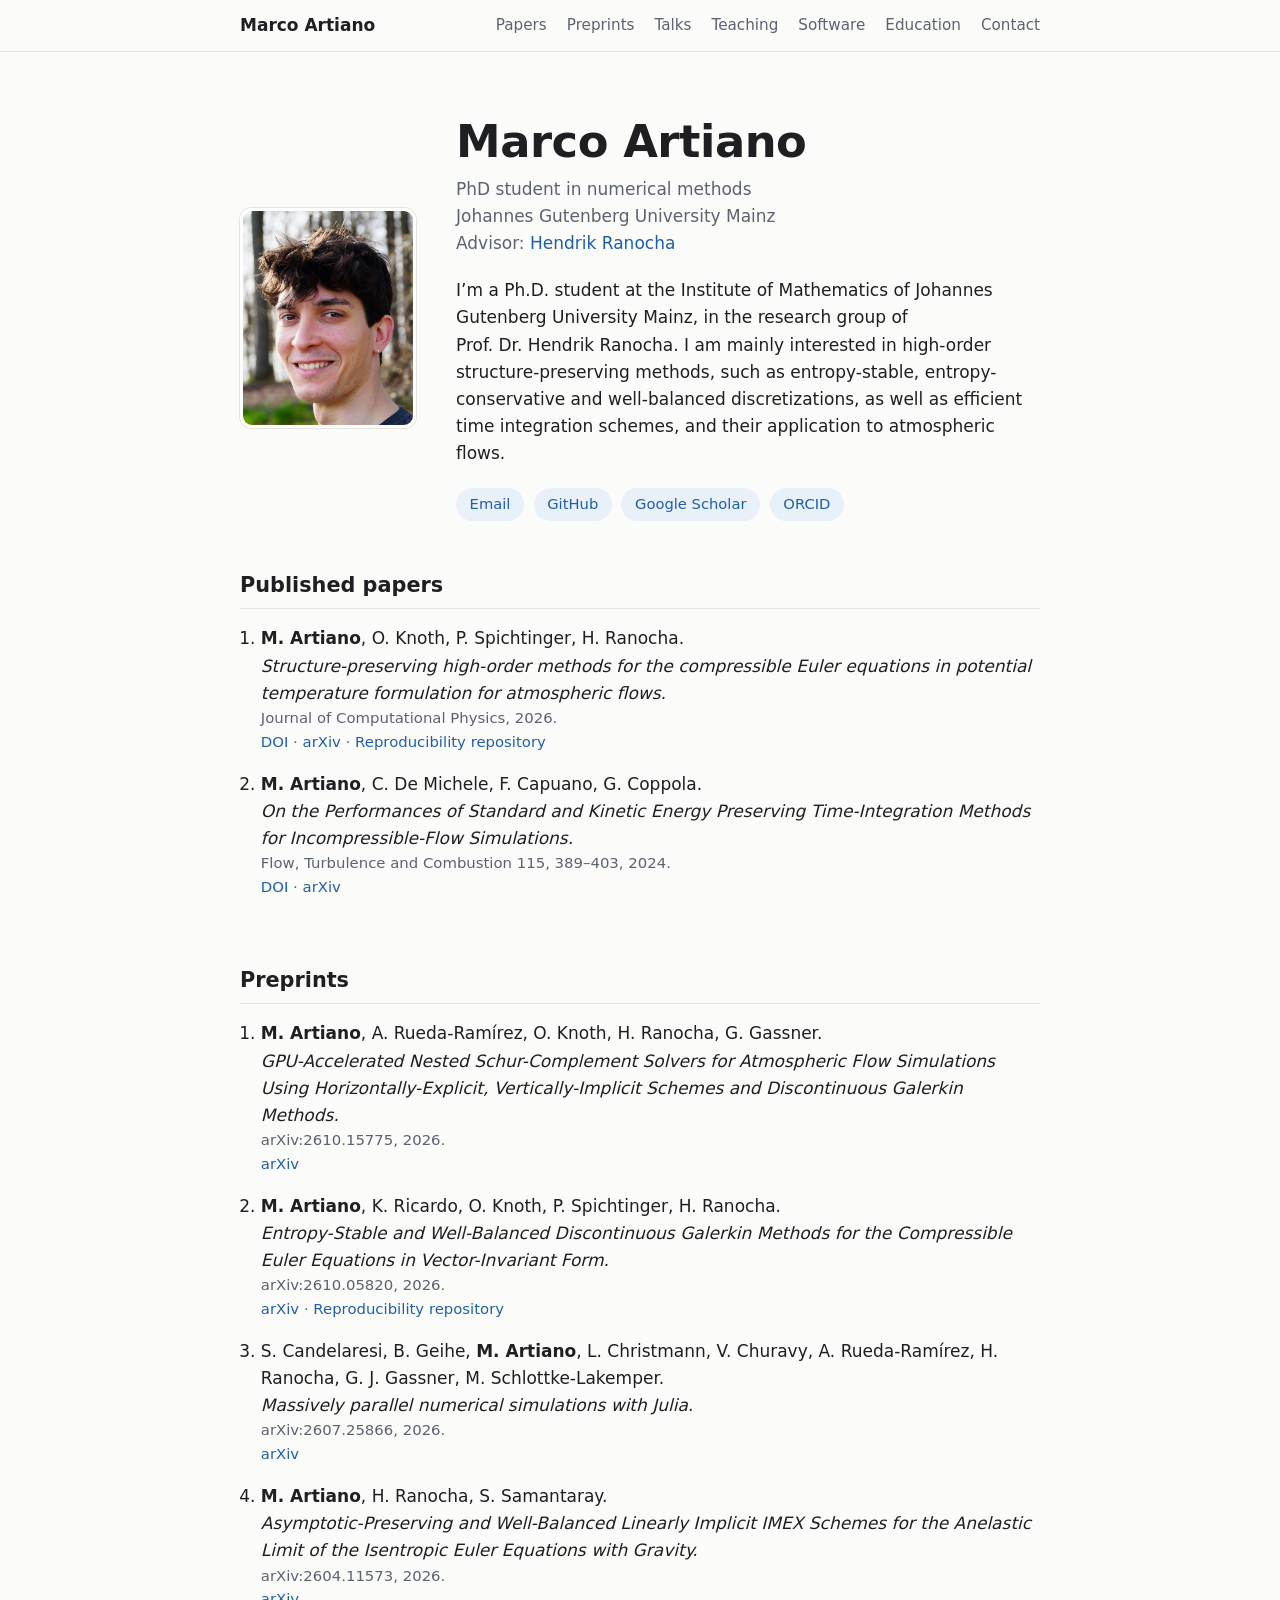
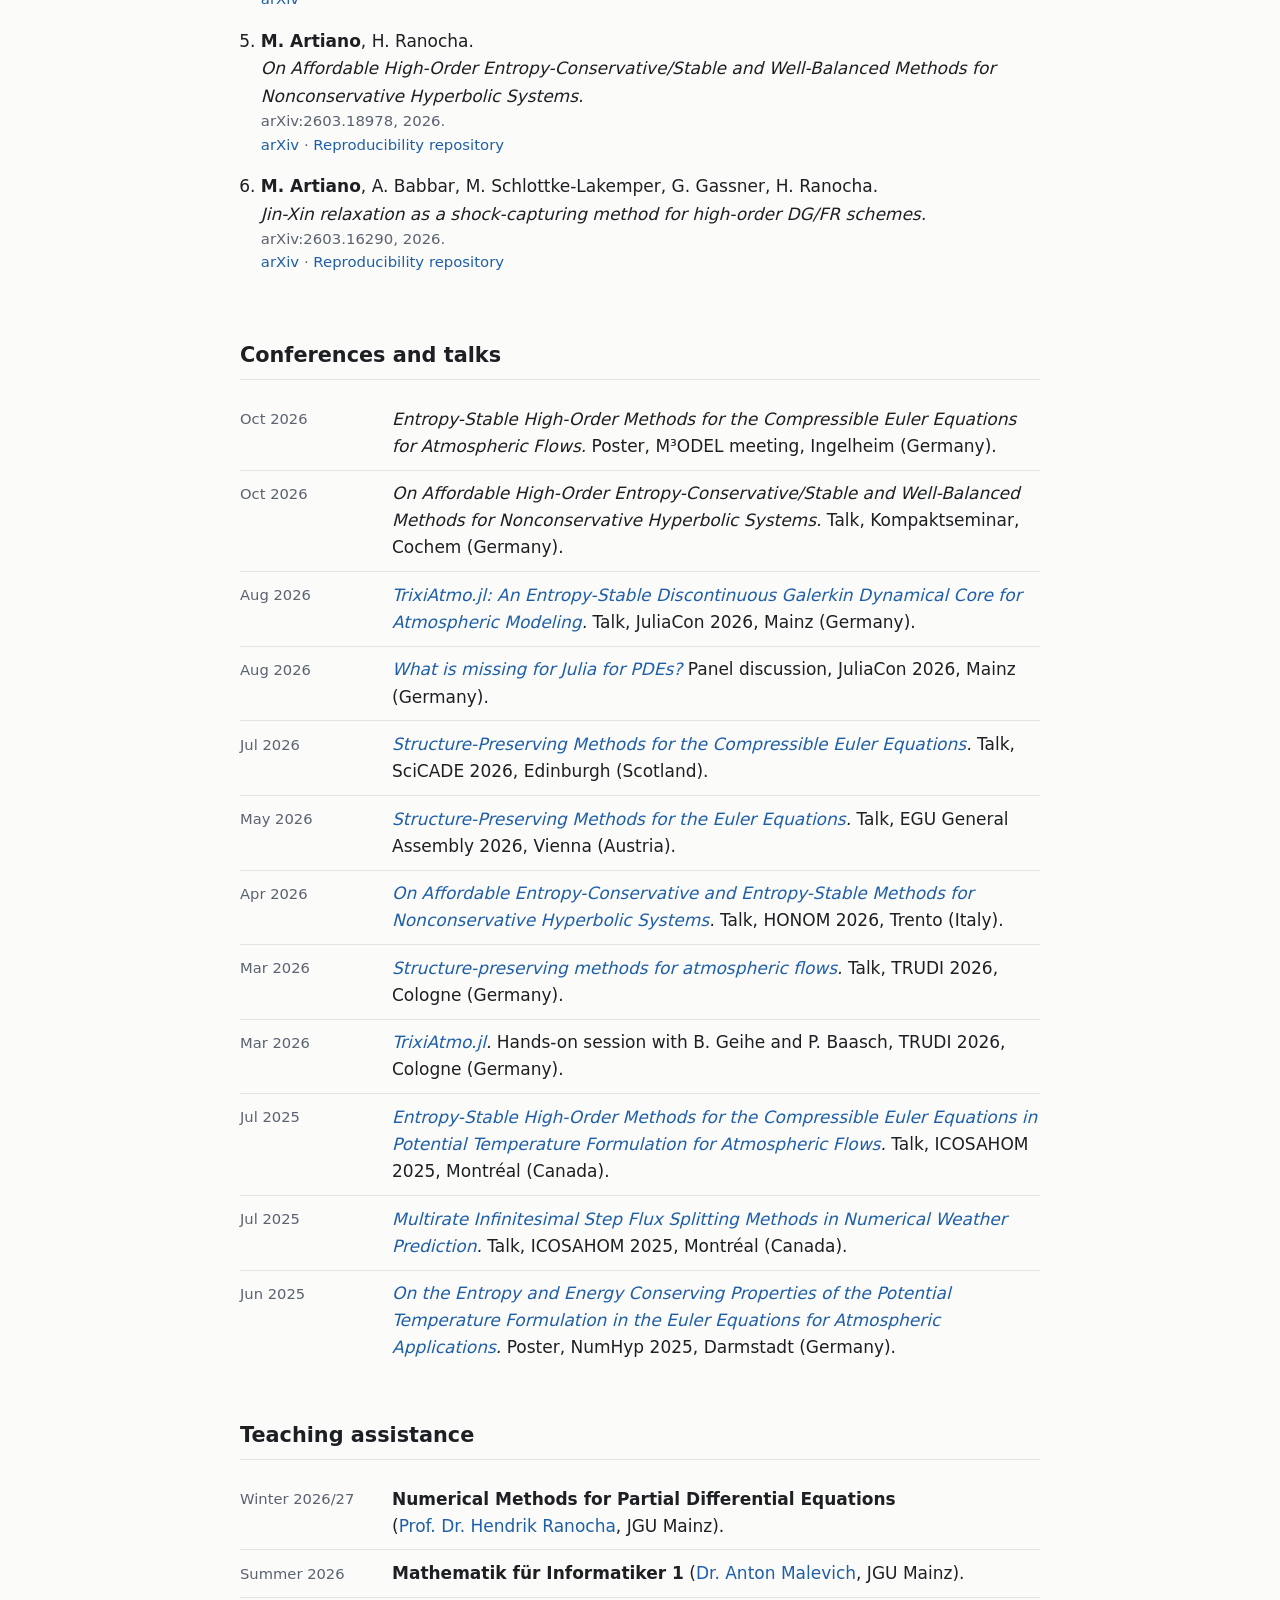
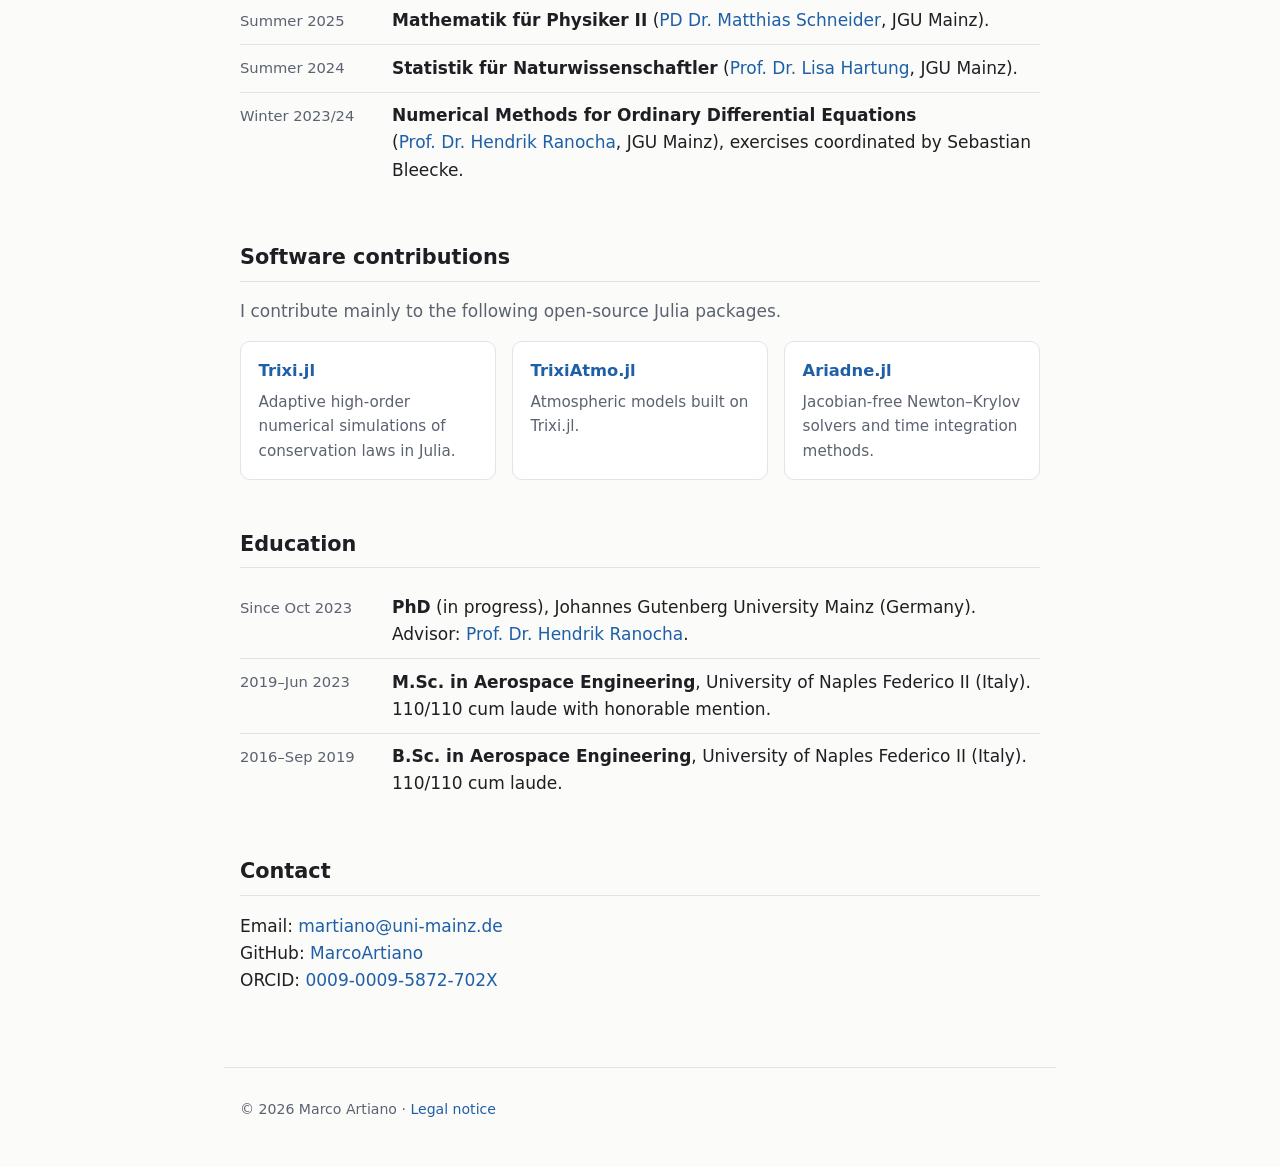
==== index.html @ 7073f120 "first commit" ====
<!doctype html>
<html lang="en">
<head>
  <meta charset="utf-8">
  <meta name="viewport" content="width=device-width, initial-scale=1">
  <title>Marco Artiano</title>
  <meta name="description" content="Marco Artiano: structure-preserving high-order methods for atmospheric flows.">
  <link rel="stylesheet" href="style.css">
</head>
<body>
  <header class="site-header">
    <nav class="wrap nav">
      <a class="brand" href="#top">Marco Artiano</a>
      <ul>
        <li><a href="#publications">Papers</a></li>
        <li><a href="#preprints">Preprints</a></li>
        <li><a href="#talks">Talks</a></li>
        <li><a href="#teaching">Teaching</a></li>
        <li><a href="#software">Software</a></li>
        <li><a href="#education">Education</a></li>
        <li><a href="#contact">Contact</a></li>
      </ul>
    </nav>
  </header>

  <main id="top" class="wrap">
    <section class="hero">
      <img class="portrait" src="images/marco.jpg" alt="Portrait of Marco Artiano" width="600" height="750">
      <div>
      <h1>Marco Artiano</h1>
      <p class="role">PhD student in numerical methods<br>
        Johannes Gutenberg University Mainz<br>
        Advisor: <a href="https://ranocha.de/home">Hendrik Ranocha</a></p>
      <p class="lead">
        I&rsquo;m a Ph.D. student at the Institute of Mathematics of Johannes
        Gutenberg University Mainz, in the research group of
        Prof.&nbsp;Dr.&nbsp;Hendrik&nbsp;Ranocha. I am mainly interested in high-order
        structure-preserving methods, such as entropy-stable,
        entropy-conservative and well-balanced discretizations, as well as
        efficient time integration schemes, and their application to
        atmospheric flows.
      </p>
      <p class="links">
        <a href="mailto:martiano@uni-mainz.de">Email</a>
        <a href="https://github.com/MarcoArtiano">GitHub</a>
        <a href="https://scholar.google.com/citations?user=cwIfgkIAAAAJ">Google Scholar</a>
        <a href="https://orcid.org/0009-0009-5872-702X">ORCID</a>
      </p>
      </div>
    </section>

    <section id="publications">
      <h2>Published papers</h2>
      <ol class="pubs">
        <li>
          <span class="authors"><strong>M. Artiano</strong>, O. Knoth,
            P. Spichtinger, H. Ranocha.</span>
          <span class="title">Structure-preserving high-order methods for the
            compressible Euler equations in potential temperature formulation
            for atmospheric flows.</span>
          <span class="venue">Journal of Computational Physics, 2026.</span>
          <span class="extra"><a href="https://doi.org/10.1016/j.jcp.2026.115221">DOI</a>
            · <a href="https://arxiv.org/abs/2509.10311">arXiv</a>
            · <a href="https://doi.org/10.5281/zenodo.17106781">Reproducibility repository</a></span>
        </li>
        <li>
          <span class="authors"><strong>M. Artiano</strong>, C. De Michele,
            F. Capuano, G. Coppola.</span>
          <span class="title">On the Performances of Standard and Kinetic Energy Preserving Time-Integration Methods for Incompressible-Flow Simulations.</span>
          <span class="venue">Flow, Turbulence and Combustion 115, 389–403, 2024.</span>
          <span class="extra"><a href="https://doi.org/10.1007/s10494-024-00586-8">DOI</a>
            · <a href="https://arxiv.org/abs/2409.08851">arXiv</a></span>
        </li>
      </ol>
    </section>

    <section id="preprints">
      <h2>Preprints</h2>
      <ol class="pubs">
        <li>
          <span class="authors"><strong>M. Artiano</strong>, A. Rueda-Ramírez,
            O. Knoth, H. Ranocha, G. Gassner.</span>
          <span class="title">GPU-Accelerated Nested Schur-Complement Solvers for Atmospheric Flow Simulations Using Horizontally-Explicit, Vertically-Implicit Schemes and Discontinuous Galerkin Methods.</span>
          <span class="venue">arXiv:2610.15775, 2026.</span>
          <span class="extra"><a href="https://arxiv.org/abs/2610.15775">arXiv</a></span>
        </li>
        <li>
          <span class="authors"><strong>M. Artiano</strong>, K. Ricardo,
            O. Knoth, P. Spichtinger, H. Ranocha.</span>
          <span class="title">Entropy-Stable and Well-Balanced Discontinuous Galerkin Methods for the Compressible Euler Equations in Vector-Invariant Form.</span>
          <span class="venue">arXiv:2610.05820, 2026.</span>
          <span class="extra"><a href="https://arxiv.org/abs/2610.05820">arXiv</a>
            · <a href="https://doi.org/10.5281/zenodo.23144288">Reproducibility repository</a></span>
        </li>
        <li>
          <span class="authors">S. Candelaresi, B. Geihe, <strong>M. Artiano</strong>,
            L. Christmann, V. Churavy, A. Rueda-Ramírez, H. Ranocha,
            G. J. Gassner, M. Schlottke-Lakemper.</span>
          <span class="title">Massively parallel numerical simulations with
            Julia.</span>
          <span class="venue">arXiv:2607.25866, 2026.</span>
          <span class="extra"><a href="https://arxiv.org/abs/2607.25866">arXiv</a></span>
        </li>
        <li>
          <span class="authors"><strong>M. Artiano</strong>, H. Ranocha,
            S. Samantaray.</span>
          <span class="title">Asymptotic-Preserving and Well-Balanced Linearly Implicit IMEX Schemes for the Anelastic Limit of the Isentropic Euler Equations with Gravity.</span>
          <span class="venue">arXiv:2604.11573, 2026.</span>
          <span class="extra"><a href="https://arxiv.org/abs/2604.11573">arXiv</a></span>
        </li>
        <li>
          <span class="authors"><strong>M. Artiano</strong>, H. Ranocha.</span>
          <span class="title">On Affordable High-Order Entropy-Conservative/Stable and Well-Balanced Methods for Nonconservative Hyperbolic Systems.</span>
          <span class="venue">arXiv:2603.18978, 2026.</span>
          <span class="extra"><a href="https://arxiv.org/abs/2603.18978">arXiv</a>
            · <a href="https://doi.org/10.5281/zenodo.19112275">Reproducibility repository</a></span>
        </li>
        <li>
          <span class="authors"><strong>M. Artiano</strong>, A. Babbar,
            M. Schlottke-Lakemper, G. Gassner, H. Ranocha.</span>
          <span class="title">Jin-Xin relaxation as a shock-capturing method
            for high-order DG/FR schemes.</span>
          <span class="venue">arXiv:2603.16290, 2026.</span>
          <span class="extra"><a href="https://arxiv.org/abs/2603.16290">arXiv</a>
            · <a href="https://doi.org/10.5281/zenodo.18711723">Reproducibility repository</a></span>
        </li>
      </ol>
    </section>

    <section id="talks">
      <h2>Conferences and talks</h2>
      <ul class="entries">
        <li>
          <span class="when">Oct 2026</span>
          <span class="what"><em>Entropy-Stable High-Order Methods for the Compressible Euler Equations for Atmospheric Flows.</em> Poster, M³ODEL meeting,
            Ingelheim (Germany).</span>
        </li>
        <li>
          <span class="when">Oct 2026</span>
          <span class="what"><em>On Affordable High-Order Entropy-Conservative/Stable and Well-Balanced Methods for Nonconservative Hyperbolic Systems.</em>
            Talk, Kompaktseminar, Cochem (Germany).</span>
        </li>
        <li>
          <span class="when">Aug 2026</span>
          <span class="what"><em><a href="https://pretalx.com/juliacon-2026/talk/YQF7AE/">TrixiAtmo.jl: An Entropy-Stable Discontinuous Galerkin Dynamical Core for Atmospheric Modeling</a>.</em> Talk, JuliaCon 2026, Mainz (Germany).</span>
        </li>
        <li>
          <span class="when">Aug 2026</span>
          <span class="what"><em><a href="https://pretalx.com/juliacon-2026/talk/S9PVRR/">What is missing
            for Julia for PDEs?</a></em> Panel discussion, JuliaCon 2026,
            Mainz (Germany).</span>
        </li>
        <li>
          <span class="when">Jul 2026</span>
          <span class="what"><em><a href="https://easychair.org/smart-program/SciCADE2026/2026-07-03.html#talk:314931">Structure-Preserving Methods for the Compressible Euler Equations</a>.</em> Talk,
            SciCADE 2026, Edinburgh (Scotland).</span>
        </li>
        <li>
          <span class="when">May 2026</span>
          <span class="what"><em><a href="https://meetingorganizer.copernicus.org/EGU26/EGU26-18731.html">Structure-Preserving Methods for the Euler Equations</a>.</em> Talk, EGU General Assembly
            2026, Vienna (Austria).</span>
        </li>
        <li>
          <span class="when">Apr 2026</span>
          <span class="what"><em><a href="https://eventi.unitn.it/sites/eventi/files/2026-03/Book%20of%20Abstracts%20-%20HONOM26.pdf#page=29">On Affordable Entropy-Conservative and Entropy-Stable Methods for Nonconservative Hyperbolic Systems</a>.</em>
            Talk, HONOM 2026, Trento (Italy).</span>
        </li>
        <li>
          <span class="when">Mar 2026</span>
          <span class="what"><em><a href="https://trixi-framework.github.io/trudi-2026/program.html#tue-contributed">Structure-preserving methods for
            atmospheric flows</a>.</em> Talk, TRUDI 2026, Cologne (Germany).</span>
        </li>
        <li>
          <span class="when">Mar 2026</span>
          <span class="what"><em><a href="https://trixi-framework.github.io/trudi-2026/program.html#tue-handson">TrixiAtmo.jl</a>.</em> Hands-on
            session with B. Geihe and P. Baasch, TRUDI 2026, Cologne (Germany).</span>
        </li>
        <li>
          <span class="when">Jul 2025</span>
          <span class="what"><em><a href="https://icosahom2025.pages.dev/schedule-detailed.html">Entropy-Stable High-Order Methods for the Compressible Euler Equations in Potential Temperature Formulation for Atmospheric Flows</a>.</em> Talk, ICOSAHOM 2025, Montréal (Canada).</span>
        </li>
        <li>
          <span class="when">Jul 2025</span>
          <span class="what"><em><a href="https://icosahom2025.pages.dev/schedule-detailed.html">Multirate Infinitesimal Step Flux Splitting Methods in Numerical Weather Prediction</a>.</em> Talk, ICOSAHOM 2025,
            Montréal (Canada).</span>
        </li>
        <li>
          <span class="when">Jun 2025</span>
          <span class="what"><em><a href="https://numhyp25.sciencesconf.org/data/pages/poster_0.pdf">On the Entropy and Energy Conserving Properties of the Potential Temperature Formulation in the Euler Equations for Atmospheric Applications</a>.</em> Poster,
            NumHyp 2025, Darmstadt (Germany).</span>
        </li>
      </ul>
    </section>

    <section id="teaching">
      <h2>Teaching assistance</h2>
      <ul class="entries">
        <li>
          <span class="when">Winter 2026/27</span>
          <span class="what"><strong>Numerical Methods for Partial Differential
            Equations</strong> (<a href="https://ranocha.de/home">Prof.&nbsp;Dr.&nbsp;Hendrik&nbsp;Ranocha</a>, JGU Mainz).</span>
        </li>
        <li>
          <span class="when">Summer 2026</span>
          <span class="what"><strong>Mathematik für Informatiker 1</strong>
            (<a href="https://www.staff.uni-mainz.de/amalevic/">Dr.&nbsp;Anton&nbsp;Malevich</a>, JGU Mainz).</span>
        </li>
        <li>
          <span class="when">Summer 2025</span>
          <span class="what"><strong>Mathematik für Physiker II</strong>
            (<a href="https://www.analysis.mathematik.uni-mainz.de/matthias-schneider/">PD&nbsp;Dr.&nbsp;Matthias&nbsp;Schneider</a>, JGU Mainz).</span>
        </li>
        <li>
          <span class="when">Summer 2024</span>
          <span class="what"><strong>Statistik für Naturwissenschaftler</strong>
            (<a href="https://sites.google.com/view/lisahartung">Prof.&nbsp;Dr.&nbsp;Lisa&nbsp;Hartung</a>, JGU Mainz).</span>
        </li>
        <li>
          <span class="when">Winter 2023/24</span>
          <span class="what"><strong>Numerical Methods for Ordinary Differential
            Equations</strong> (<a href="https://ranocha.de/home">Prof.&nbsp;Dr.&nbsp;Hendrik&nbsp;Ranocha</a>, JGU Mainz),
            exercises coordinated by Sebastian Bleecke.</span>
        </li>
      </ul>
    </section>

    <section id="software">
      <h2>Software contributions</h2>
      <p class="section-intro">I contribute mainly to the following open-source Julia packages.</p>
      <ul class="cards">
        <li>
          <h3><a href="https://github.com/trixi-framework/Trixi.jl">Trixi.jl</a></h3>
          <p>Adaptive high-order numerical simulations of conservation laws
            in Julia.</p>
        </li>
        <li>
          <h3><a href="https://github.com/trixi-framework/TrixiAtmo.jl">TrixiAtmo.jl</a></h3>
          <p>Atmospheric models built on Trixi.jl.</p>
        </li>
        <li>
          <h3><a href="https://github.com/NumericalMathematics/Ariadne.jl">Ariadne.jl</a></h3>
          <p>Jacobian-free Newton–Krylov solvers and time integration
            methods.</p>
        </li>
      </ul>
    </section>

    <section id="education">
      <h2>Education</h2>
      <ul class="entries">
        <li>
          <span class="when">Since Oct 2023</span>
          <span class="what"><strong>PhD</strong> (in progress),
            Johannes Gutenberg University Mainz (Germany).
            Advisor: <a href="https://ranocha.de/home">Prof.&nbsp;Dr.&nbsp;Hendrik&nbsp;Ranocha</a>.</span>
        </li>
        <li>
          <span class="when">2019–Jun 2023</span>
          <span class="what"><strong>M.Sc. in Aerospace Engineering</strong>,
            University of Naples Federico II (Italy).
            110/110 cum laude with honorable mention.</span>
        </li>
        <li>
          <span class="when">2016–Sep 2019</span>
          <span class="what"><strong>B.Sc. in Aerospace Engineering</strong>,
            University of Naples Federico II (Italy).
            110/110 cum laude.</span>
        </li>
      </ul>
    </section>

    <section id="contact">
      <h2>Contact</h2>
      <p>Email: <a href="mailto:martiano@uni-mainz.de">martiano@uni-mainz.de</a><br>
        GitHub: <a href="https://github.com/MarcoArtiano">MarcoArtiano</a><br>
        ORCID: <a href="https://orcid.org/0009-0009-5872-702X">0009-0009-5872-702X</a></p>
    </section>
  </main>

  <footer class="wrap footer">
    <p>&copy; 2026 Marco Artiano &middot; <a href="legal.html">Legal notice</a></p>
  </footer>
</body>
</html>
---- style.css ----
:root {
  --bg: #fbfbf9;
  --surface: #ffffff;
  --text: #1d1f23;
  --muted: #5b6270;
  --border: #e3e4e0;
  --accent: #1f5fa8;
  --accent-soft: #e8f0fa;
  --max: 52rem;
}

@media (prefers-color-scheme: dark) {
  :root {
    --bg: #131518;
    --surface: #1b1e22;
    --text: #e6e7e9;
    --muted: #9aa1ad;
    --border: #2c3036;
    --accent: #7fb0ec;
    --accent-soft: #1d2a3a;
  }
}

* { box-sizing: border-box; }

html { scroll-behavior: smooth; }

body {
  margin: 0;
  background: var(--bg);
  color: var(--text);
  font: 17px/1.6 system-ui, -apple-system, "Segoe UI", Roboto, sans-serif;
}

a { color: var(--accent); text-decoration: none; }
a:hover { text-decoration: underline; }

.wrap {
  max-width: var(--max);
  margin: 0 auto;
  padding: 0 1rem;
}

.site-header {
  position: sticky;
  top: 0;
  background: color-mix(in srgb, var(--bg) 90%, transparent);
  backdrop-filter: blur(6px);
  border-bottom: 1px solid var(--border);
  z-index: 1;
}

.nav {
  display: flex;
  flex-wrap: wrap;
  align-items: center;
  justify-content: space-between;
  gap: 0.5rem 1.5rem;
  padding-top: 0.75rem;
  padding-bottom: 0.75rem;
}

.brand { font-weight: 600; color: var(--text); }

.nav ul {
  display: flex;
  flex-wrap: wrap;
  gap: 1.25rem;
  margin: 0;
  padding: 0;
  list-style: none;
  font-size: 0.95rem;
}

.nav ul a { color: var(--muted); }
.nav ul a:hover { color: var(--accent); text-decoration: none; }

section { padding: 2.5rem 0 0.5rem; scroll-margin-top: 3.5rem; }

.hero {
  padding-top: 4rem;
  display: flex;
  align-items: center;
  gap: 2.5rem;
}

.portrait {
  flex: none;
  width: 11rem;
  height: 13.75rem;
  border-radius: 12px;
  object-fit: cover;
  border: 3px solid var(--surface);
  box-shadow: 0 0 0 1px var(--border);
}

@media (max-width: 40rem) {
  .hero {
    flex-direction: column;
    align-items: flex-start;
    gap: 1.5rem;
    padding-top: 2.5rem;
  }
  .portrait { width: 8rem; height: 10rem; }
}

h1 {
  font-size: clamp(2rem, 6vw, 2.8rem);
  line-height: 1.15;
  margin: 0 0 0.5rem;
  letter-spacing: -0.01em;
}

h2 {
  font-size: 1.3rem;
  margin: 0 0 1rem;
  padding-bottom: 0.4rem;
  border-bottom: 1px solid var(--border);
}

h3 { font-size: 1.02rem; margin: 0 0 0.35rem; }

.role { color: var(--muted); margin: 0 0 1.25rem; }

.lead { margin: 0 0 1.25rem; }

.links { display: flex; flex-wrap: wrap; gap: 0.6rem; margin: 0; }

.links a {
  padding: 0.3rem 0.85rem;
  border-radius: 999px;
  background: var(--accent-soft);
  font-size: 0.92rem;
}

.section-intro { margin: 0 0 1rem; color: var(--muted); }

.cards {
  display: grid;
  grid-template-columns: repeat(auto-fit, minmax(15rem, 1fr));
  gap: 1rem;
  margin: 0;
  padding: 0;
  list-style: none;
}

.cards li {
  background: var(--surface);
  border: 1px solid var(--border);
  border-radius: 10px;
  padding: 1rem 1.1rem;
}

.cards p { margin: 0; color: var(--muted); font-size: 0.95rem; }

.pubs { margin: 0; padding-left: 1.3rem; }

.pubs li { margin-bottom: 1rem; }

.pubs span { display: block; }

.pubs .title { font-style: italic; }

.pubs .venue, .pubs .extra { color: var(--muted); font-size: 0.93rem; }

.entries { margin: 0; padding: 0; list-style: none; }

.entries li {
  display: grid;
  grid-template-columns: 8.5rem 1fr;
  gap: 1rem;
  padding: 0.6rem 0;
  border-bottom: 1px solid var(--border);
}

.entries li:last-child { border-bottom: none; }

.entries .when { color: var(--muted); font-size: 0.92rem; padding-top: 0.1rem; }

@media (max-width: 40rem) {
  .entries li { grid-template-columns: 1fr; gap: 0.15rem; }
}

.footer {
  margin-top: 3rem;
  padding-top: 1rem;
  padding-bottom: 2rem;
  border-top: 1px solid var(--border);
  color: var(--muted);
  font-size: 0.88rem;
}
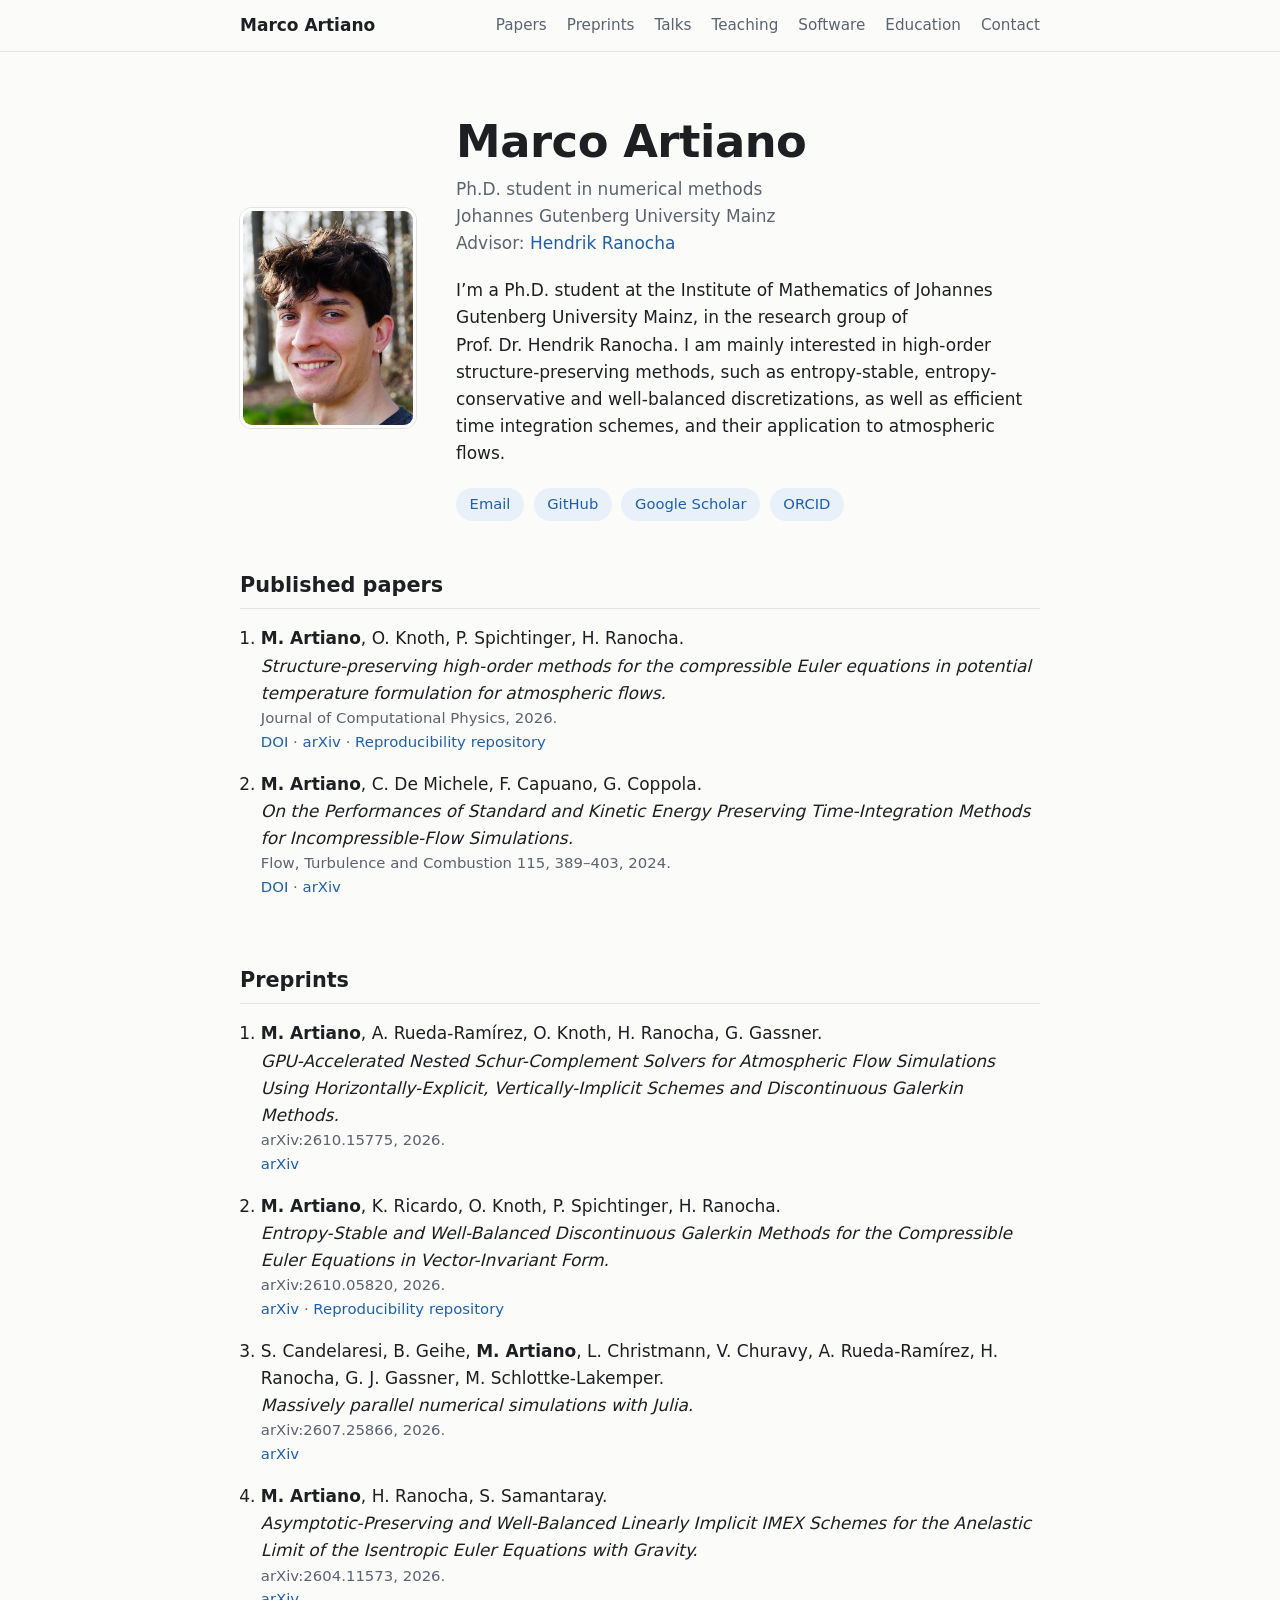
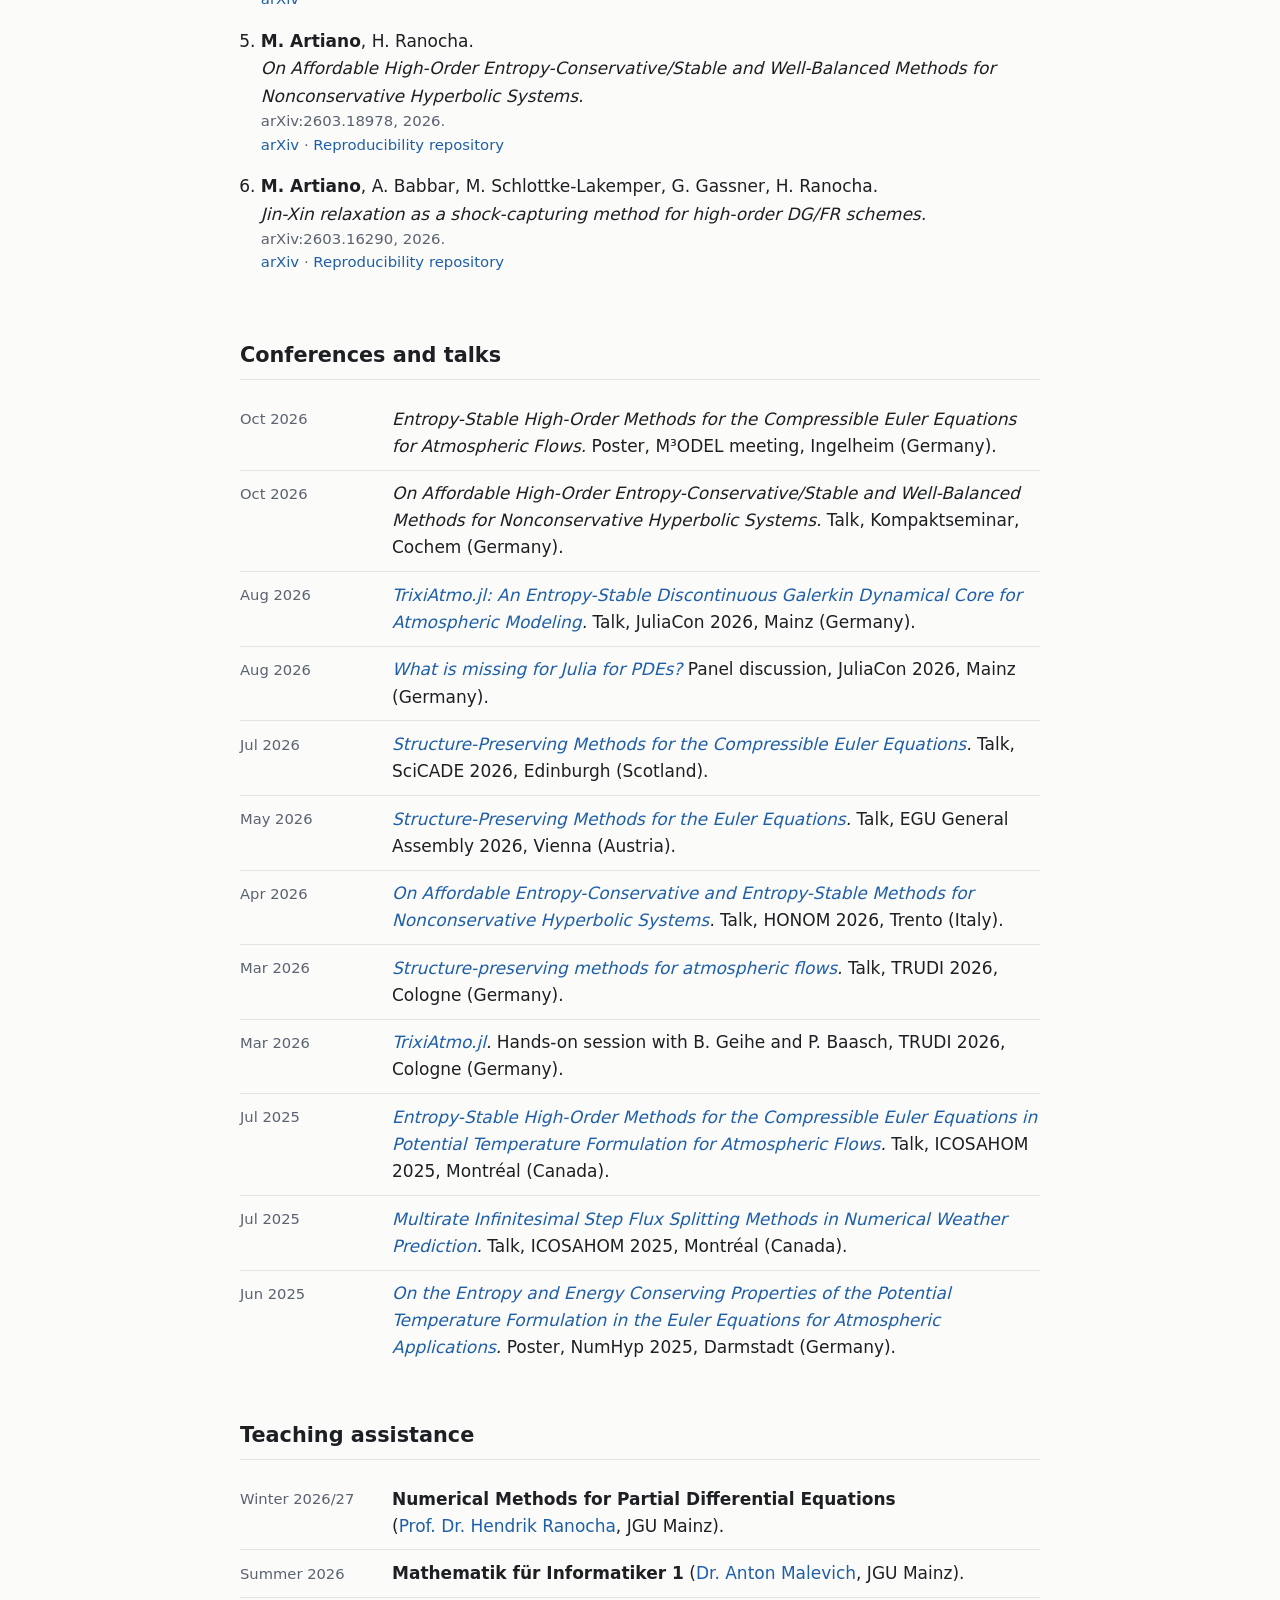
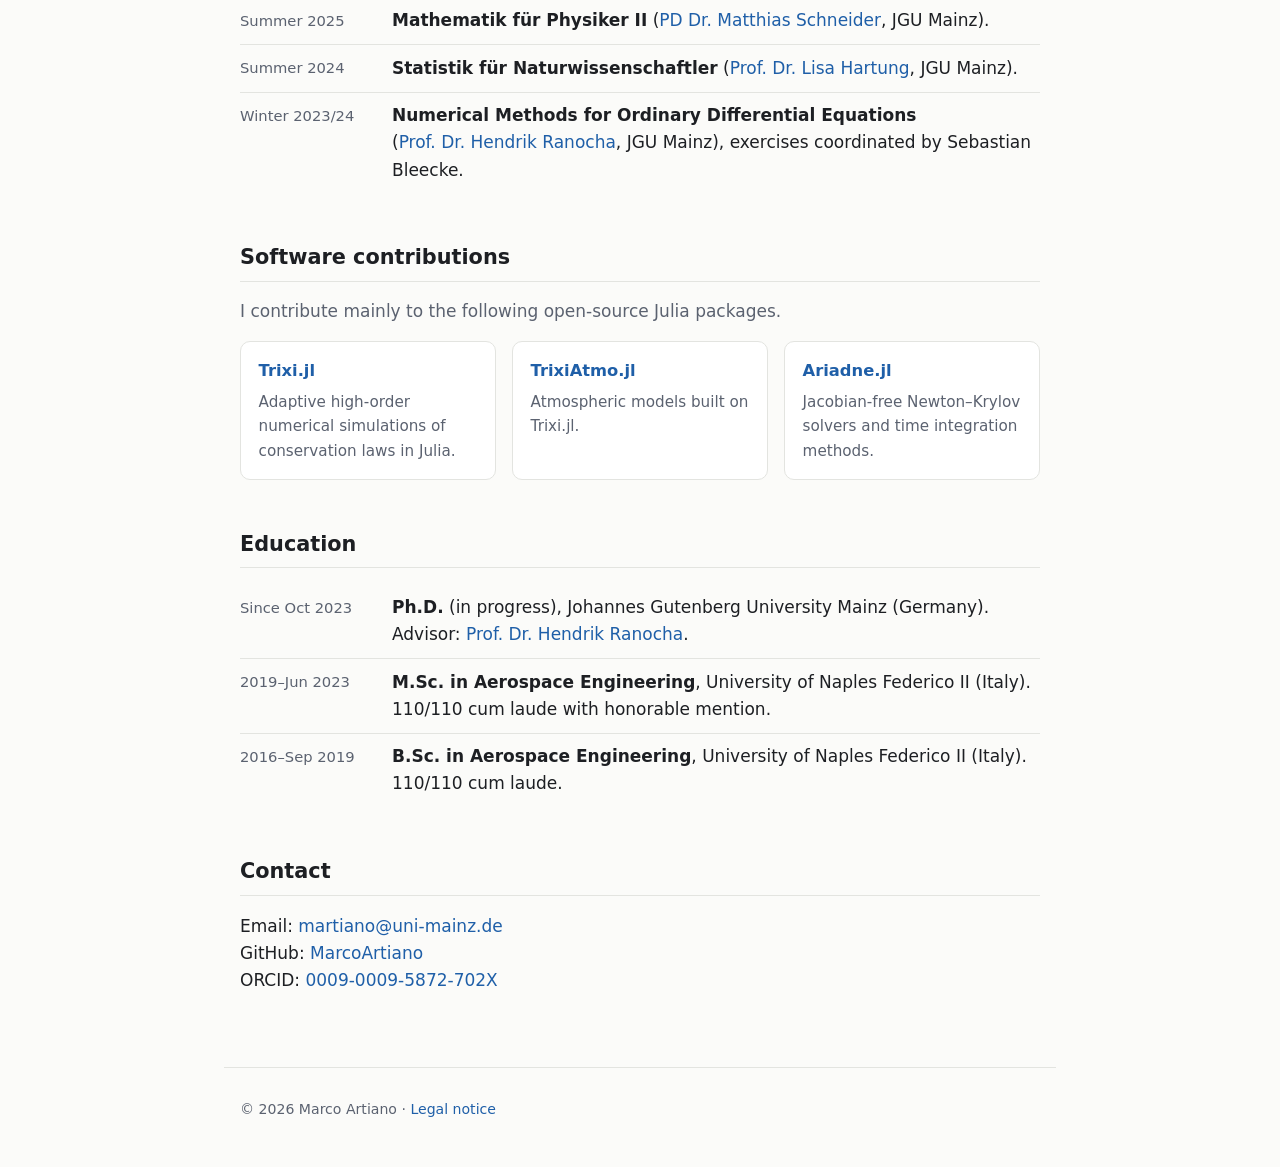
==== commit 17919225: "Use Ph.D. consistently, put advisor on its own line" ====
--- a/index.html
+++ b/index.html
@@ -28,7 +28,7 @@
       <img class="portrait" src="images/marco.jpg" alt="Portrait of Marco Artiano" width="600" height="750">
       <div>
       <h1>Marco Artiano</h1>
-      <p class="role">PhD student in numerical methods<br>
+      <p class="role">Ph.D. student in numerical methods<br>
         Johannes Gutenberg University Mainz<br>
         Advisor: <a href="https://ranocha.de/home">Hendrik Ranocha</a></p>
       <p class="lead">
@@ -250,8 +250,8 @@
       <ul class="entries">
         <li>
           <span class="when">Since Oct 2023</span>
-          <span class="what"><strong>PhD</strong> (in progress),
-            Johannes Gutenberg University Mainz (Germany).
+          <span class="what"><strong>Ph.D.</strong> (in progress),
+            Johannes Gutenberg University Mainz (Germany).<br>
             Advisor: <a href="https://ranocha.de/home">Prof.&nbsp;Dr.&nbsp;Hendrik&nbsp;Ranocha</a>.</span>
         </li>
         <li>
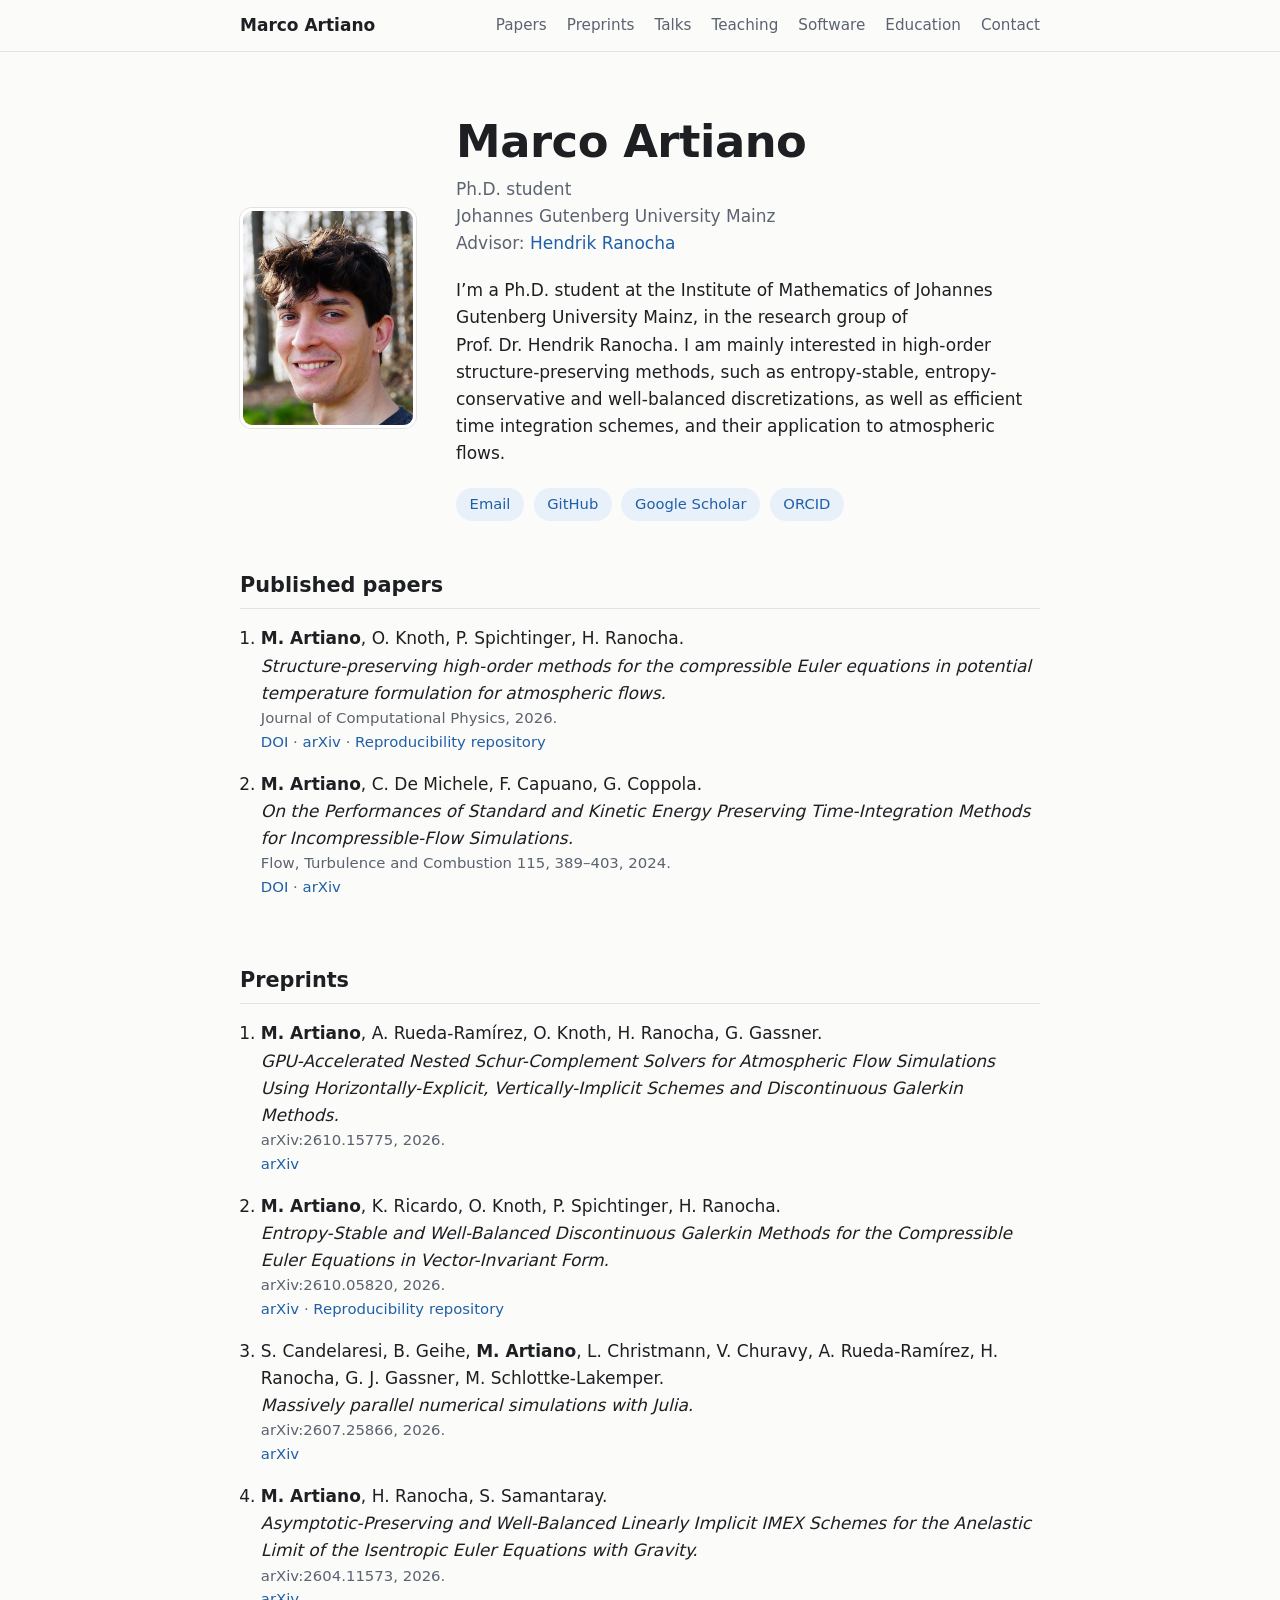
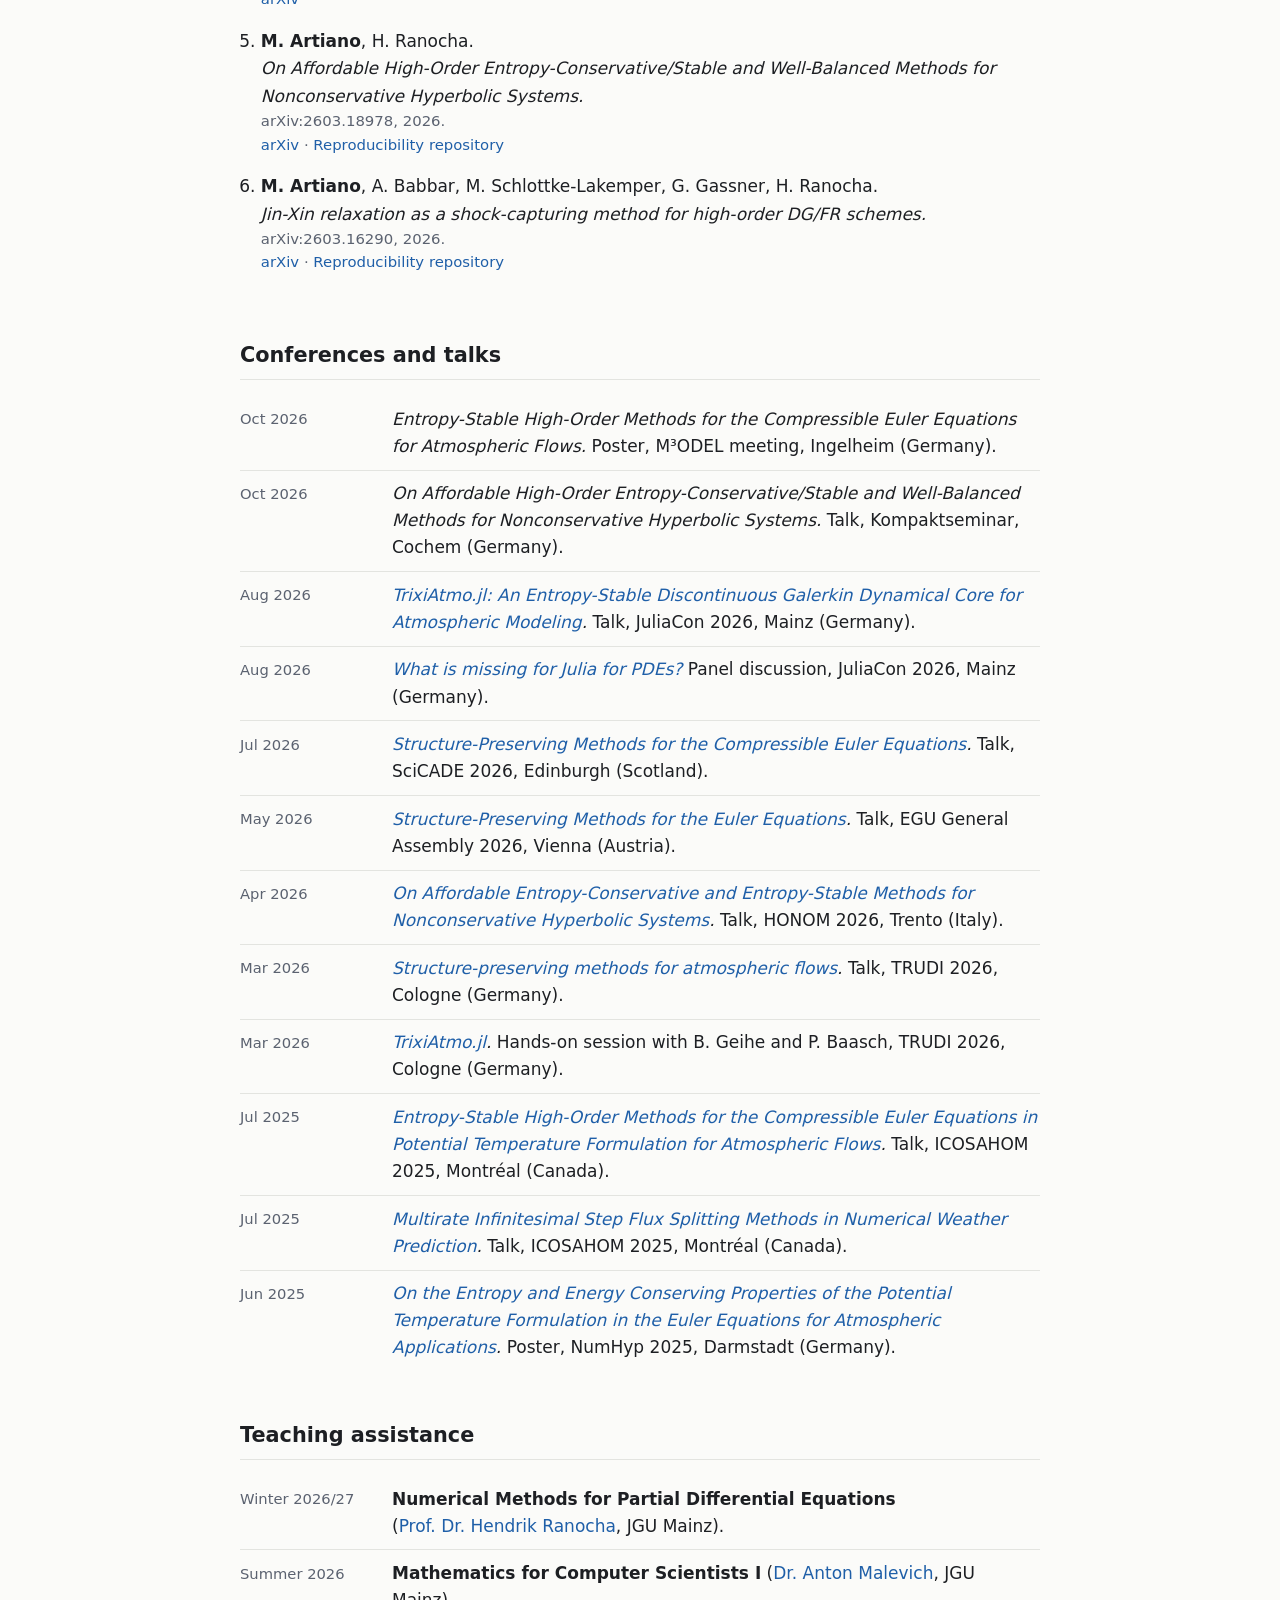
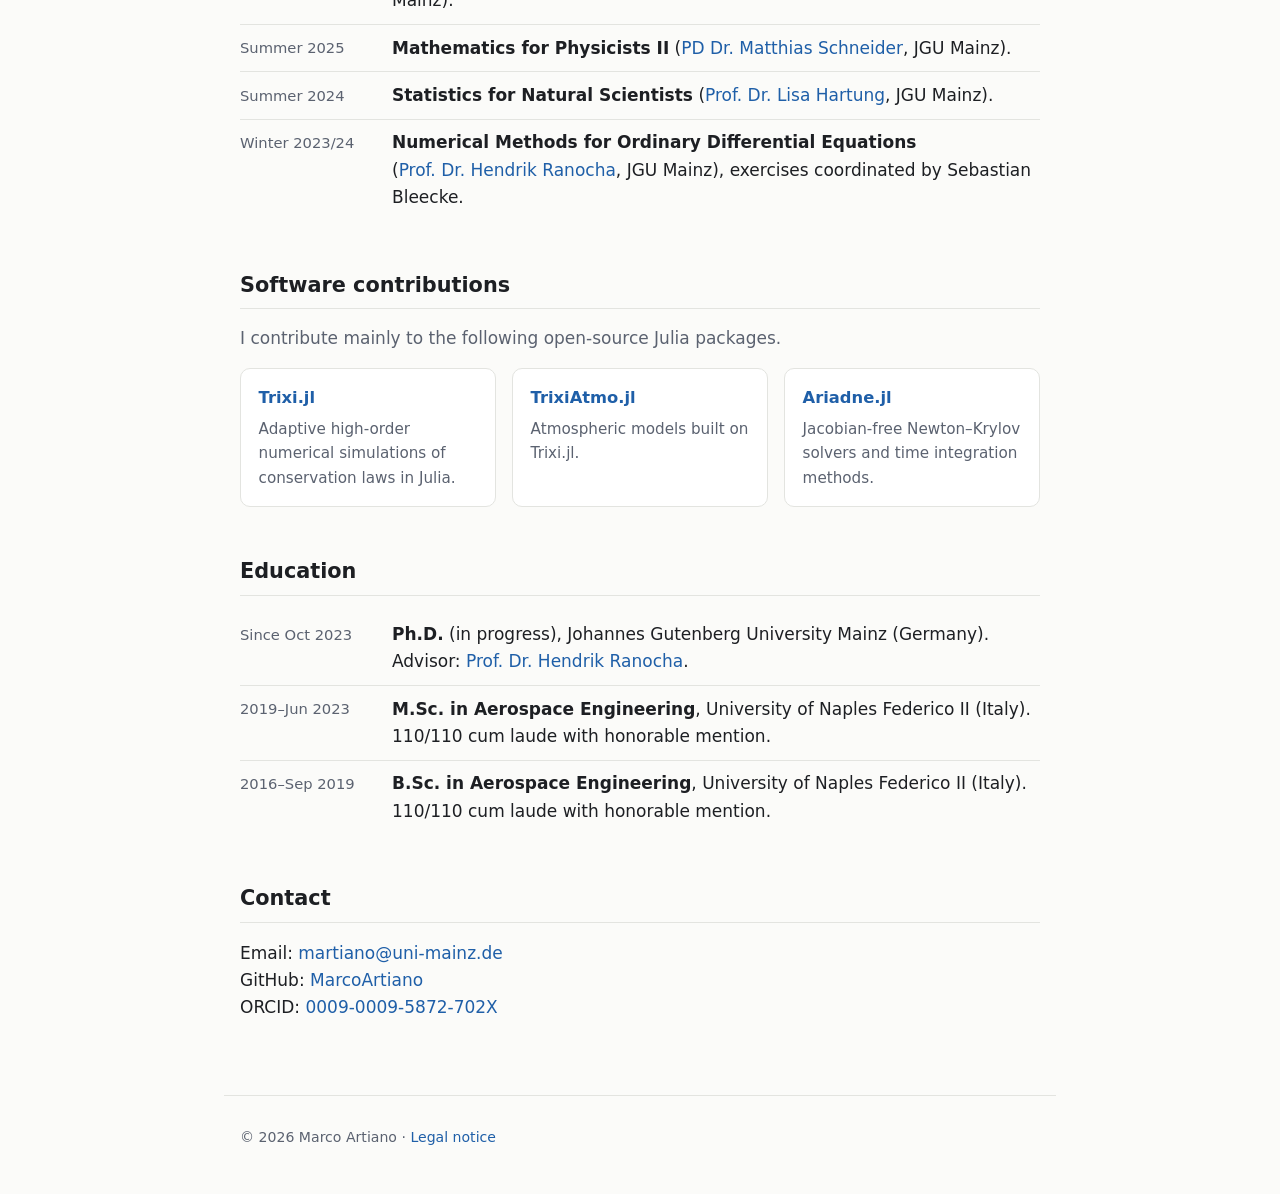
==== commit 59460b5d: "small changes" ====
--- a/index.html
+++ b/index.html
@@ -28,7 +28,7 @@
       <img class="portrait" src="images/marco.jpg" alt="Portrait of Marco Artiano" width="600" height="750">
       <div>
       <h1>Marco Artiano</h1>
-      <p class="role">Ph.D. student in numerical methods<br>
+      <p class="role">Ph.D. student<br>
         Johannes Gutenberg University Mainz<br>
         Advisor: <a href="https://ranocha.de/home">Hendrik Ranocha</a></p>
       <p class="lead">
@@ -202,17 +202,17 @@
         </li>
         <li>
           <span class="when">Summer 2026</span>
-          <span class="what"><strong>Mathematik für Informatiker 1</strong>
+          <span class="what"><strong>Mathematics for Computer Scientists I</strong>
             (<a href="https://www.staff.uni-mainz.de/amalevic/">Dr.&nbsp;Anton&nbsp;Malevich</a>, JGU Mainz).</span>
         </li>
         <li>
           <span class="when">Summer 2025</span>
-          <span class="what"><strong>Mathematik für Physiker II</strong>
+          <span class="what"><strong>Mathematics for Physicists II</strong>
             (<a href="https://www.analysis.mathematik.uni-mainz.de/matthias-schneider/">PD&nbsp;Dr.&nbsp;Matthias&nbsp;Schneider</a>, JGU Mainz).</span>
         </li>
         <li>
           <span class="when">Summer 2024</span>
-          <span class="what"><strong>Statistik für Naturwissenschaftler</strong>
+          <span class="what"><strong>Statistics for Natural Scientists</strong>
             (<a href="https://sites.google.com/view/lisahartung">Prof.&nbsp;Dr.&nbsp;Lisa&nbsp;Hartung</a>, JGU Mainz).</span>
         </li>
         <li>
@@ -264,7 +264,7 @@
           <span class="when">2016–Sep 2019</span>
           <span class="what"><strong>B.Sc. in Aerospace Engineering</strong>,
             University of Naples Federico II (Italy).
-            110/110 cum laude.</span>
+            110/110 cum laude with honorable mention.</span>
         </li>
       </ul>
     </section>
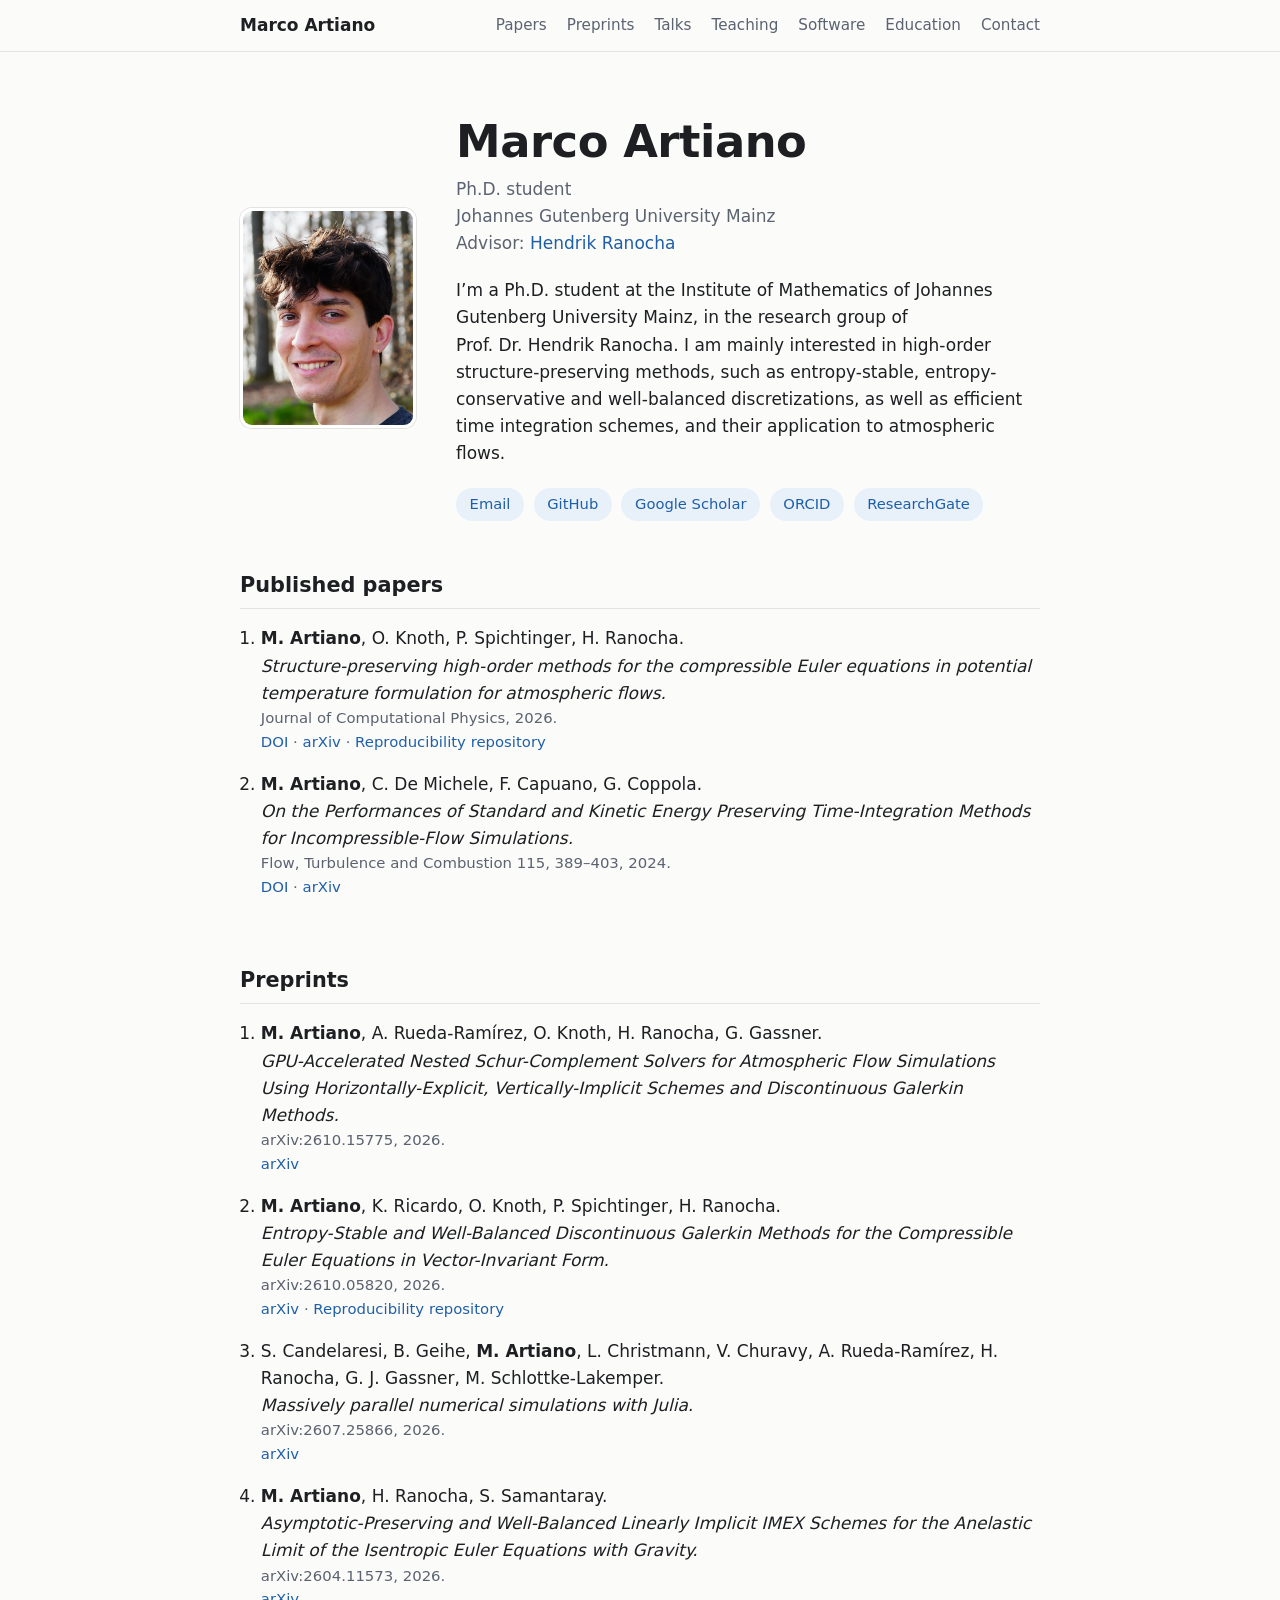
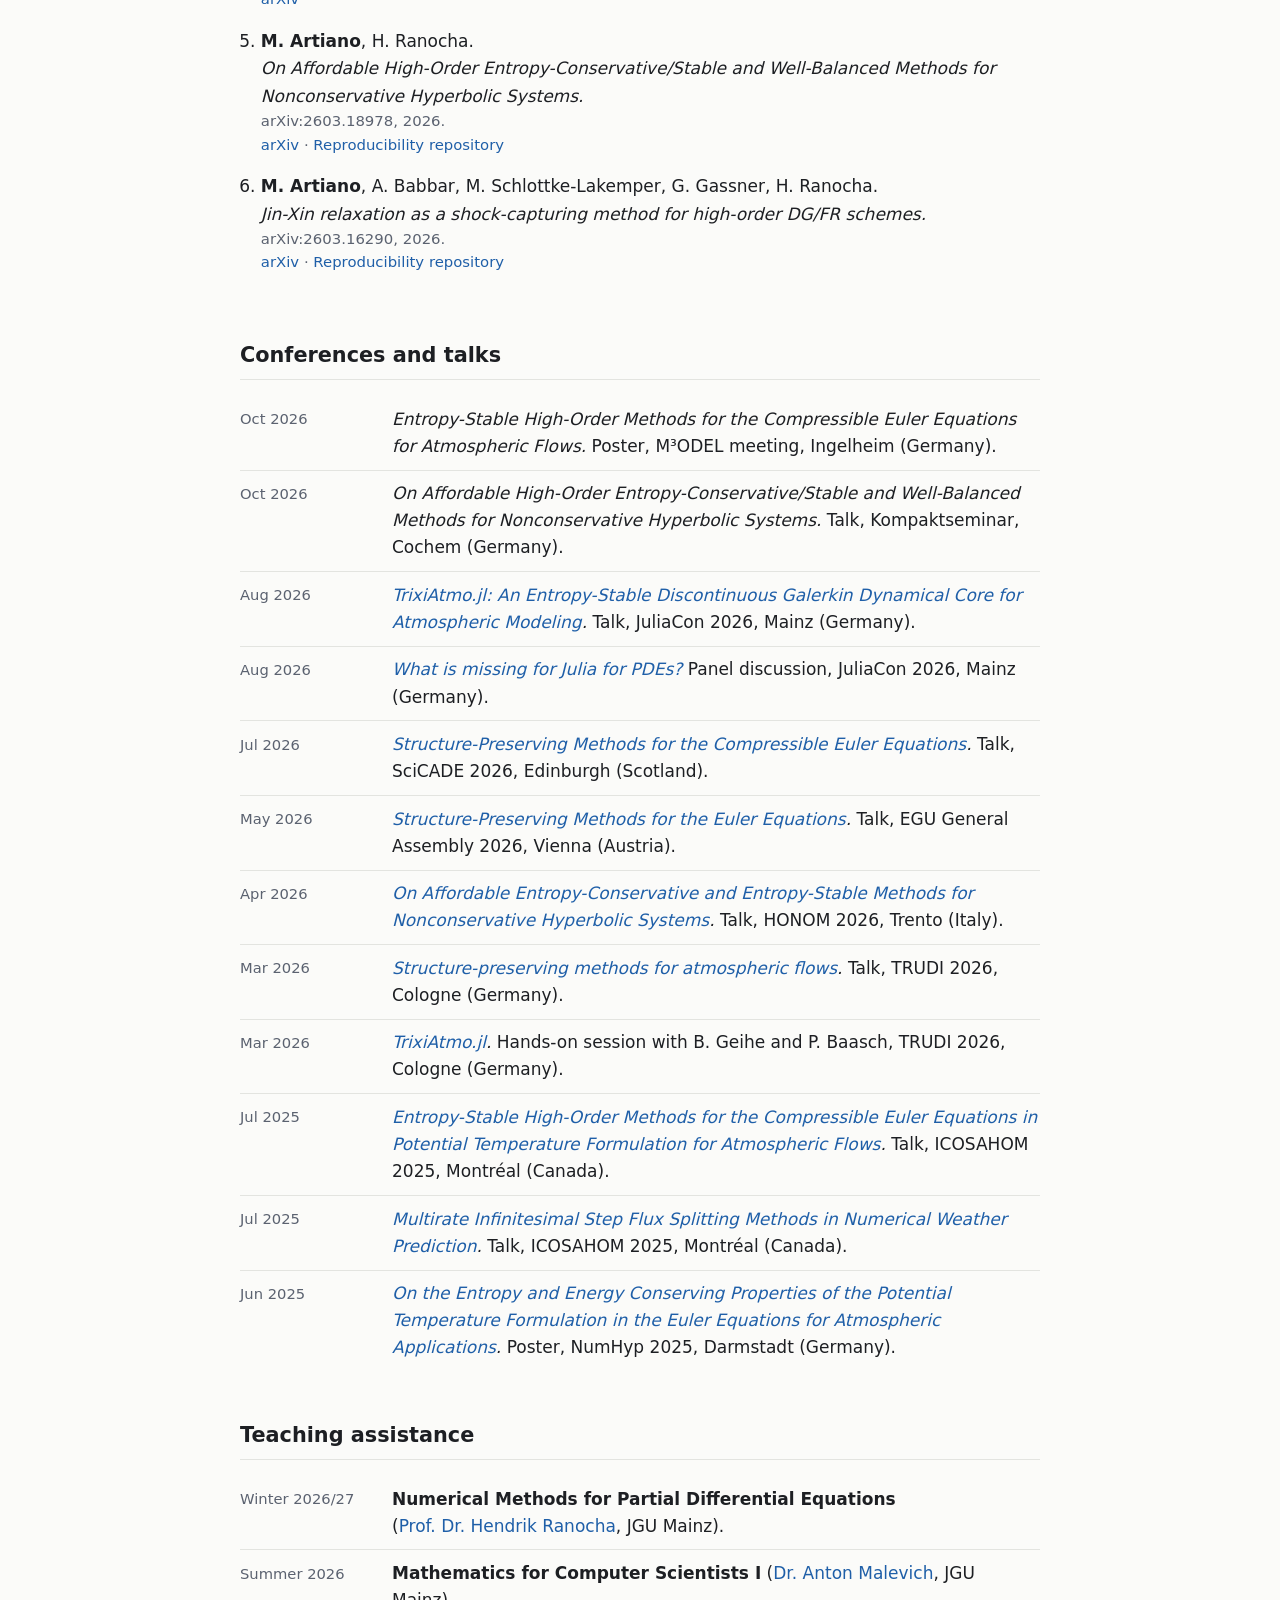
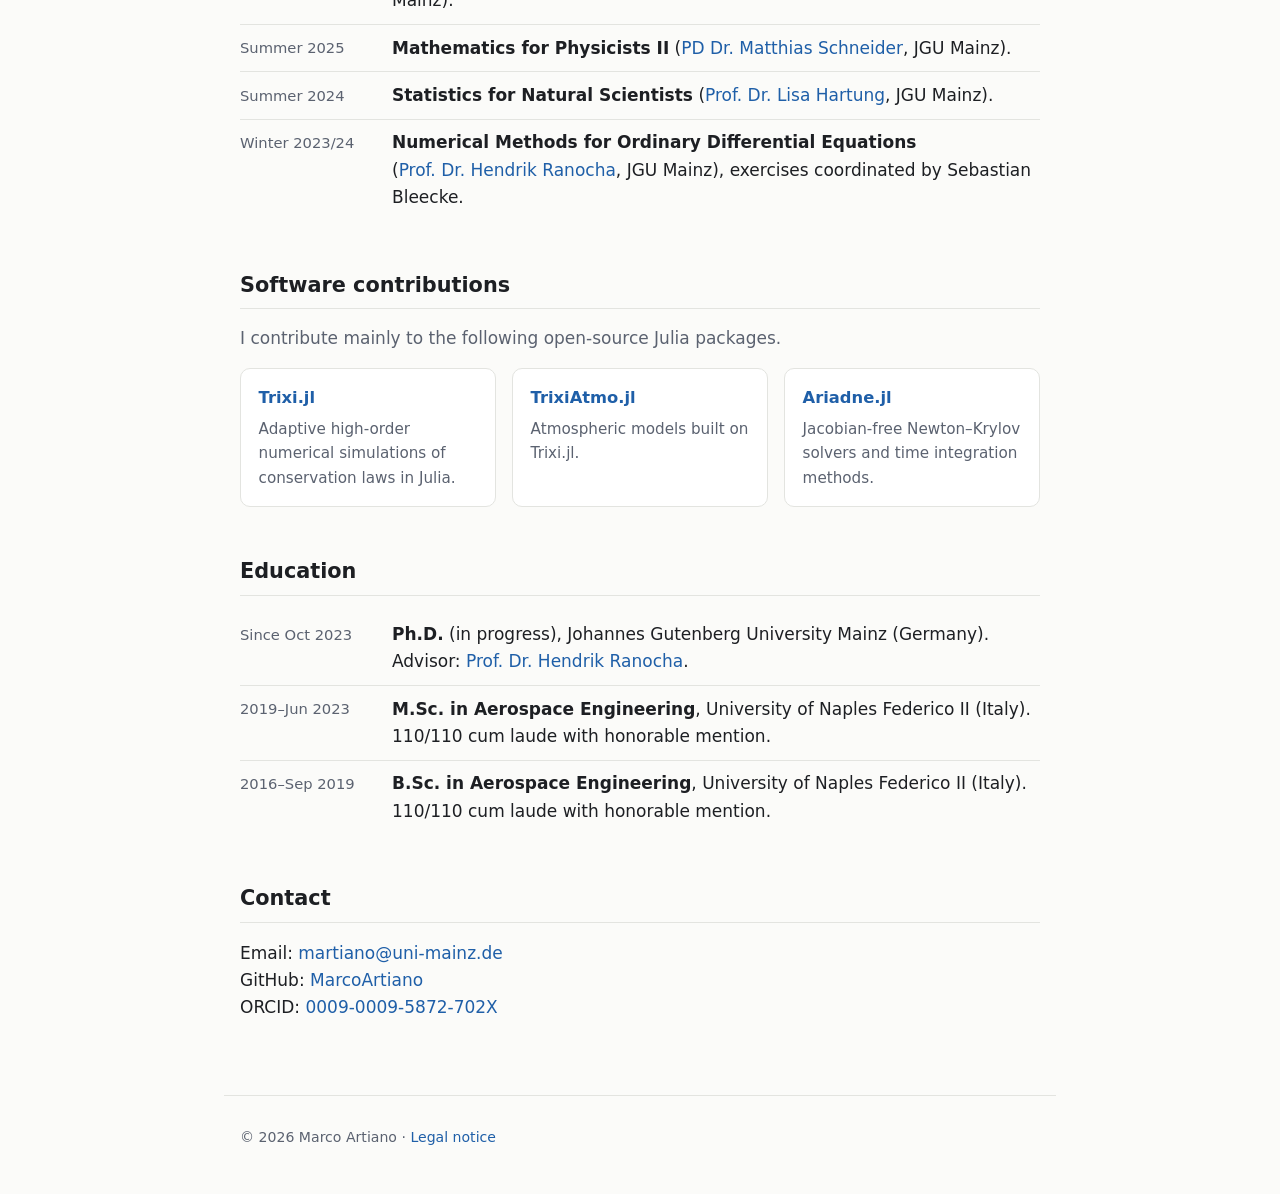
==== commit bbcd0f90: "Add ResearchGate link, put grades on their own line" ====
--- a/index.html
+++ b/index.html
@@ -45,6 +45,7 @@
         <a href="https://github.com/MarcoArtiano">GitHub</a>
         <a href="https://scholar.google.com/citations?user=cwIfgkIAAAAJ">Google Scholar</a>
         <a href="https://orcid.org/0009-0009-5872-702X">ORCID</a>
+        <a href="https://www.researchgate.net/profile/Marco-Artiano">ResearchGate</a>
       </p>
       </div>
     </section>
@@ -257,13 +258,13 @@
         <li>
           <span class="when">2019–Jun 2023</span>
           <span class="what"><strong>M.Sc. in Aerospace Engineering</strong>,
-            University of Naples Federico II (Italy).
+            University of Naples Federico II (Italy).<br>
             110/110 cum laude with honorable mention.</span>
         </li>
         <li>
           <span class="when">2016–Sep 2019</span>
           <span class="what"><strong>B.Sc. in Aerospace Engineering</strong>,
-            University of Naples Federico II (Italy).
+            University of Naples Federico II (Italy).<br>
             110/110 cum laude with honorable mention.</span>
         </li>
       </ul>
